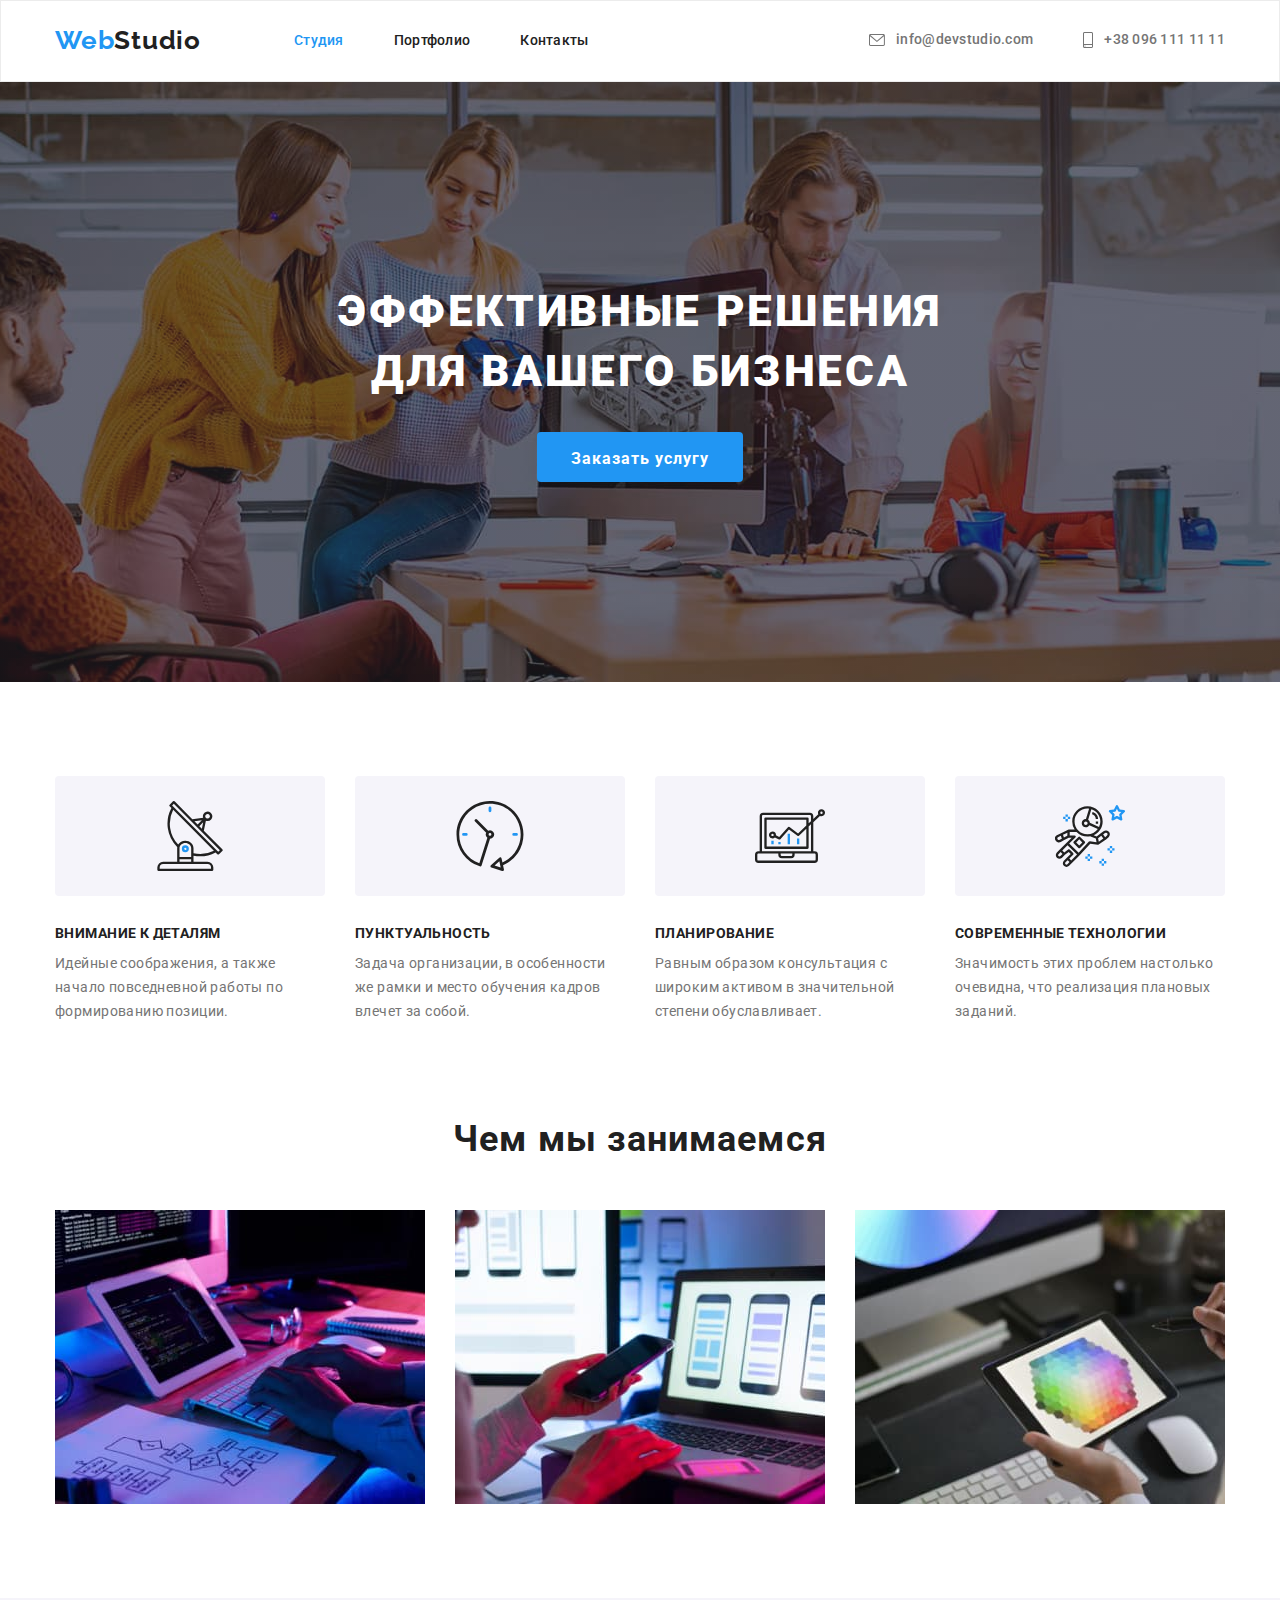
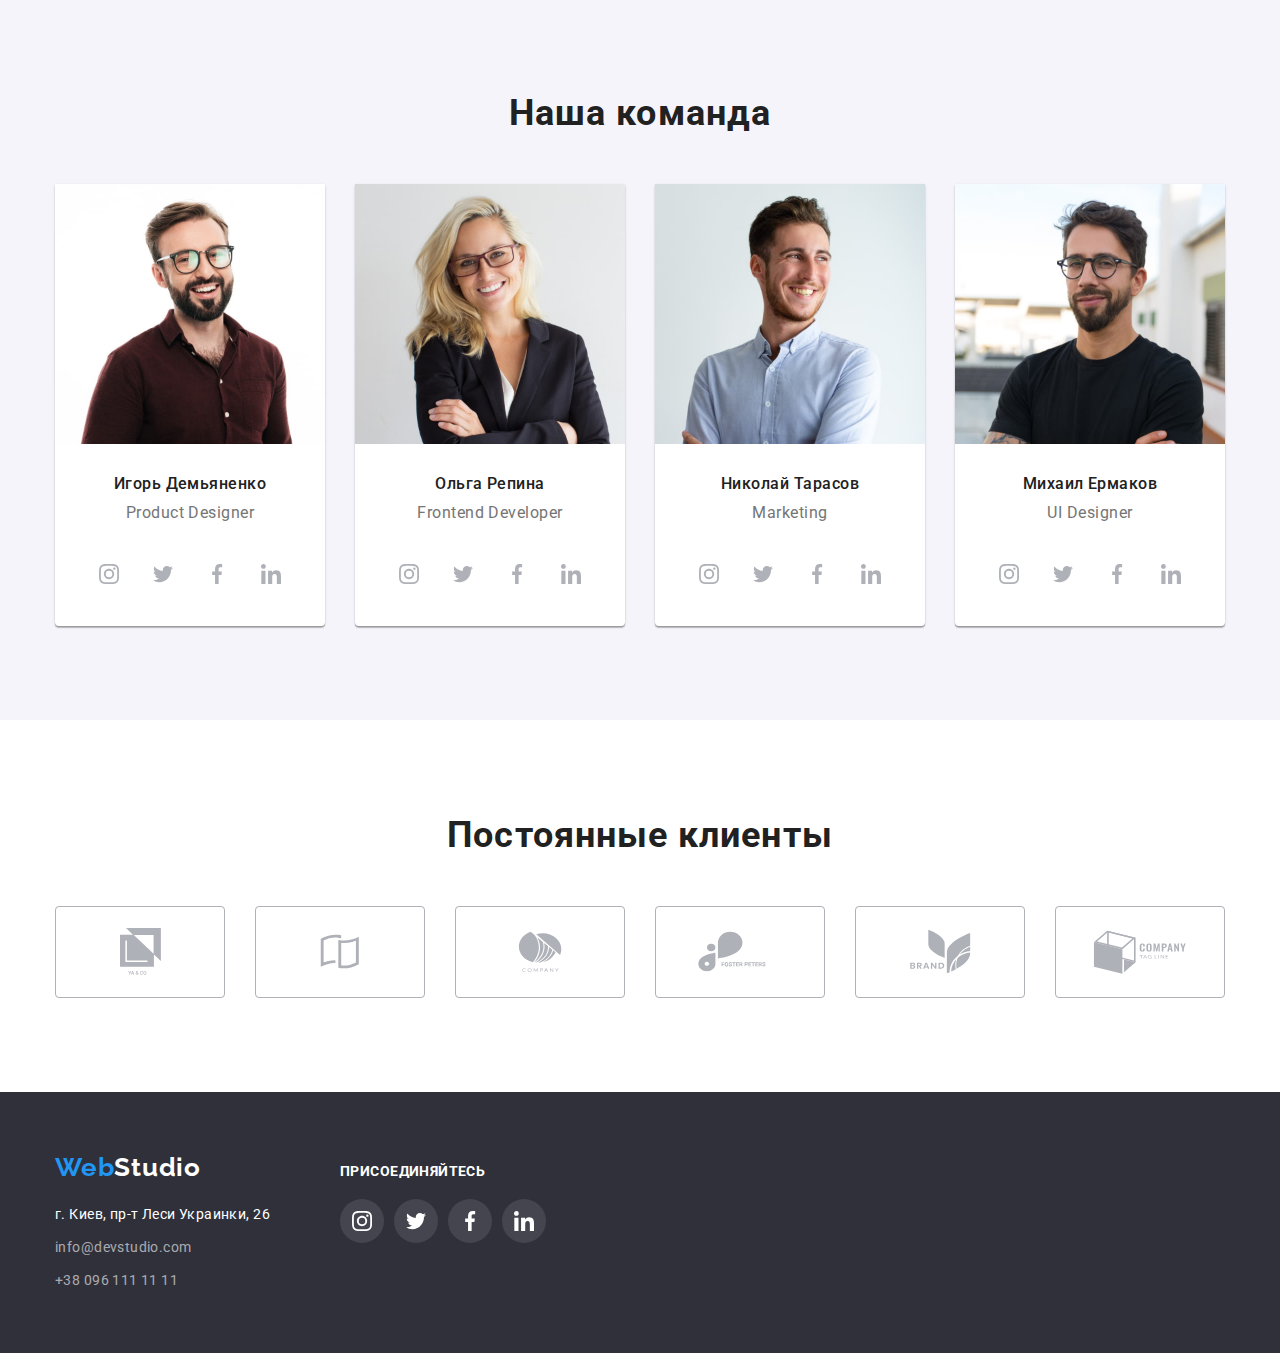
==== index.html @ a0a6880d "копіює матеріали з дз 4" ====
<!DOCTYPE html>
<html lang="ru">
  <head>
    <meta charset="utf-8" />
    <meta name="viewport" content="width=device-width, initial-scale=1.0" />
    <title>Студия</title>

    <link rel="preconnect" href="https://fonts.googleapis.com" />
    <link rel="preconnect" href="https://fonts.gstatic.com" crossorigin />
    <link
      href="https://fonts.googleapis.com/css2?family=Raleway:wght@700&family=Roboto:wght@400;500;700;900&display=swap"
      rel="stylesheet"
    />
    <link
      rel="stylesheet"
      href="https://cdnjs.cloudflare.com/ajax/libs/modern-normalize/1.1.0/modern-normalize.min.css"
    />

    <link rel="stylesheet" href="./css/styles.css" />
  </head>

  <body>
    <header class="header">
      <div class="container header-flex">
        <nav class="site-nav">
          <a href="" class="logo link"
            >Web<span class="logo-part">Studio</span></a
          >
          <ul class="navigation list">
            <li class="nav-item">
              <a href="./index.html" class="navigation-item link current"
                >Студия</a
              >
            </li>
            <li class="nav-item">
              <a href="./portfolio.html" class="navigation-item link"
                >Портфолио</a
              >
            </li>
            <li class="nav-item">
              <a href="" class="navigation-item link">Контакты</a>
            </li>
          </ul>
        </nav>
        <ul class="contacts list">
          <li class="cont-item">
            <a href="mailto:info@devstudio.com" class="contacts-item link">
              <svg class="envelope-icon" width="16" height="12">
                <use href="./images/icons.svg#icon-envelope"></use>
              </svg>
              info@devstudio.com</a
            >
          </li>
          <li class="cont-item">
            <a href="tel:+380961111111" class="contacts-item link">
              <svg class="envelope-icon" width="10" height="16">
                <use href="./images/icons.svg#icon-smartphone"></use>
              </svg>
              +38 096 111 11 11</a
            >
          </li>
        </ul>
      </div>
    </header>
    <main>
      <section class="hero">
        <div class="container">
          <h1 class="hero-title">Эффективные решения для вашего бизнеса</h1>
          <button type="button" class="hero-button">Заказать услугу</button>
        </div>
      </section>
      <section class="advantages">
        <div class="container">
          <h2 class="visually-hidden">Преимущества</h2>
          <ul class="advantages-list list">
            <li class="advantages-item">
              <div class="advantages-thumb">
                <svg width="70" height="70">
                  <use href="./images/icons.svg#icon-antenna"></use>
                </svg>
              </div>
              <h3 class="advantages-item-title">Внимание к деталям</h3>
              <p class="advantages-item-text">
                Идейные соображения, а также начало повседневной работы по
                формированию позиции.
              </p>
            </li>
            <li class="advantages-item">
              <div class="advantages-thumb">
                <svg width="70" height="70">
                  <use href="./images/icons.svg#icon-clock"></use>
                </svg>
              </div>
              <h3 class="advantages-item-title">Пунктуальность</h3>
              <p class="advantages-item-text">
                Задача организации, в особенности же рамки и место обучения
                кадров влечет за собой.
              </p>
            </li>
            <li class="advantages-item">
              <div class="advantages-thumb">
                <svg width="70" height="70">
                  <use href="./images/icons.svg#icon-diagram"></use>
                </svg>
              </div>
              <h3 class="advantages-item-title">Планирование</h3>
              <p class="advantages-item-text">
                Равным образом консультация с широким активом в значительной
                степени обуславливает.
              </p>
            </li>
            <li class="advantages-item">
              <div class="advantages-thumb">
                <svg width="70" height="70">
                  <use href="./images/icons.svg#icon-astronaut"></use>
                </svg>
              </div>
              <h3 class="advantages-item-title">Современные технологии</h3>
              <p class="advantages-item-text">
                Значимость этих проблем настолько очевидна, что реализация
                плановых заданий.
              </p>
            </li>
          </ul>
        </div>
      </section>
      <section class="activity">
        <div class="container">
          <h2 class="activity-title">Чем мы занимаемся</h2>
          <ul class="activity-list list">
            <li class="activity-item">
              <img
                src="./images/img_1.jpg"
                alt="руки человека, который набирает код"
                width="370"
                height="294"
              />
            </li>
            <li class="activity-item">
              <img
                src="./images/img_2.jpg"
                alt="макеты смартфона на ноутбуке"
                width="370"
                height="294"
              />
            </li>
            <li class="activity-item">
              <img
                src="./images/img_3.jpg"
                alt="цветовая палитра на планшете"
                width="370"
                height="294"
              />
            </li>
          </ul>
        </div>
      </section>
      <section class="team">
        <div class="container">
          <h2 class="team-title">Наша команда</h2>
          <ul class="team-list list">
            <li class="team-item">
              <img
                src="./images/team_member_1.jpg"
                alt="парень член команды"
                width="270"
                class="team-img"
              />
              <div class="team-content">
                <h3 class="team-item-title">Игорь Демьяненко</h3>
                <p lang="en" class="team-item-text">Product Designer</p>
              </div>
              <ul class="list soc-list">
                <li class="soc-list-item">
                  <a href="" class="link soc-list-link">
                    <svg class="soc-list-icon" width="20" height="20">
                      <use href="./images/icons.svg#icon-instagram"></use>
                    </svg>
                  </a>
                </li>
                <li class="soc-list-item">
                  <a href="" class="link soc-list-link">
                    <svg class="soc-list-icon" width="20" height="20">
                      <use href="./images/icons.svg#icon-twitter"></use>
                    </svg>
                  </a>
                </li>

                <li class="soc-list-item">
                  <a href="" class="link soc-list-link">
                    <svg class="soc-list-icon" width="20" height="20">
                      <use href="./images/icons.svg#icon-facebook"></use>
                    </svg>
                  </a>
                </li>
                <li class="soc-list-item">
                  <a href="" class="link soc-list-link">
                    <svg class="soc-list-icon" width="20" height="20">
                      <use href="./images/icons.svg#icon-linkedin"></use>
                    </svg>
                  </a>
                </li>
              </ul>
            </li>
            <li class="team-item">
              <img
                src="./images/team_member_2.jpg"
                alt="девушка член команды"
                class="team-img"
              />
              <div class="team-content">
                <h3 class="team-item-title">Ольга Репина</h3>
                <p lang="en" class="team-item-text">Frontend Developer</p>
              </div>
              <ul class="list soc-list">
                <li class="soc-list-item">
                  <a href="" class="link soc-list-link">
                    <svg class="soc-list-icon" width="20" height="20">
                      <use href="./images/icons.svg#icon-instagram"></use>
                    </svg>
                  </a>
                </li>
                <li class="soc-list-item">
                  <a href="" class="link soc-list-link">
                    <svg class="soc-list-icon" width="20" height="20">
                      <use href="./images/icons.svg#icon-twitter"></use>
                    </svg>
                  </a>
                </li>

                <li class="soc-list-item">
                  <a href="" class="link soc-list-link">
                    <svg class="soc-list-icon" width="20" height="20">
                      <use href="./images/icons.svg#icon-facebook"></use>
                    </svg>
                  </a>
                </li>
                <li class="soc-list-item">
                  <a href="" class="link soc-list-link">
                    <svg class="soc-list-icon" width="20" height="20">
                      <use href="./images/icons.svg#icon-linkedin"></use>
                    </svg>
                  </a>
                </li>
              </ul>
            </li>
            <li class="team-item">
              <img
                src="./images/team_member_3.jpg"
                alt="парень член команды"
                class="team-img"
              />
              <div class="team-content">
                <h3 class="team-item-title">Николай Тарасов</h3>
                <p lang="en" class="team-item-text">Marketing</p>
              </div>
              <ul class="list soc-list">
                <li class="soc-list-item">
                  <a href="" class="link soc-list-link">
                    <svg class="soc-list-icon" width="20" height="20">
                      <use href="./images/icons.svg#icon-instagram"></use>
                    </svg>
                  </a>
                </li>
                <li class="soc-list-item">
                  <a href="" class="link soc-list-link">
                    <svg class="soc-list-icon" width="20" height="20">
                      <use href="./images/icons.svg#icon-twitter"></use>
                    </svg>
                  </a>
                </li>

                <li class="soc-list-item">
                  <a href="" class="link soc-list-link">
                    <svg class="soc-list-icon" width="20" height="20">
                      <use href="./images/icons.svg#icon-facebook"></use>
                    </svg>
                  </a>
                </li>
                <li class="soc-list-item">
                  <a href="" class="link soc-list-link">
                    <svg class="soc-list-icon" width="20" height="20">
                      <use href="./images/icons.svg#icon-linkedin"></use>
                    </svg>
                  </a>
                </li>
              </ul>
            </li>
            <li class="team-item">
              <img
                src="./images/team_member_4.jpg"
                alt="парень член команды"
                class="team-img"
              />
              <div class="team-content">
                <h3 class="team-item-title">Михаил Ермаков</h3>
                <p lang="en" class="team-item-text">UI Designer</p>
              </div>
              <ul class="list soc-list">
                <li class="soc-list-item">
                  <a href="" class="link soc-list-link">
                    <svg class="soc-list-icon" width="20" height="20">
                      <use href="./images/icons.svg#icon-instagram"></use>
                    </svg>
                  </a>
                </li>
                <li class="soc-list-item">
                  <a href="" class="link soc-list-link">
                    <svg class="soc-list-icon" width="20" height="20">
                      <use href="./images/icons.svg#icon-twitter"></use>
                    </svg>
                  </a>
                </li>

                <li class="soc-list-item">
                  <a href="" class="link soc-list-link">
                    <svg class="soc-list-icon" width="20" height="20">
                      <use href="./images/icons.svg#icon-facebook"></use>
                    </svg>
                  </a>
                </li>
                <li class="soc-list-item">
                  <a href="" class="link soc-list-link">
                    <svg class="soc-list-icon" width="20" height="20">
                      <use href="./images/icons.svg#icon-linkedin"></use>
                    </svg>
                  </a>
                </li>
              </ul>
            </li>
          </ul>
        </div>
      </section>
      <section class="clients">
        <div class="container">
          <h2 class="clients-title">Постоянные клиенты</h2>
          <ul class="clients-list list">
            <li class="clients-list-item">
              <a href="" class="clients-link link">
                <svg width="41" height="47">
                  <use href="./images/icons.svg#icon-client3"></use>
                </svg>
              </a>
            </li>
            <li class="clients-list-item">
              <a href="" class="clients-link link">
                <svg width="40" height="52">
                  <use href="./images/icons.svg#icon-client6"></use>
                </svg>
              </a>
            </li>
            <li class="clients-list-item">
              <a href="" class="clients-link link">
                <svg width="44" height="41">
                  <use href="./images/icons.svg#icon-client5"></use>
                </svg>
              </a>
            </li>
            <li class="clients-list-item">
              <a href="" class="clients-link link">
                <svg width="84" height="41">
                  <use href="./images/icons.svg#icon-client1"></use>
                </svg>
              </a>
            </li>
            <li class="clients-list-item">
              <a href="" class="clients-link link">
                <svg width="63" height="45">
                  <use href="./images/icons.svg#icon-client2"></use>
                </svg>
              </a>
            </li>
            <li class="clients-list-item">
              <a href="" class="clients-link link">
                <svg width="94" height="44">
                  <use href="./images/icons.svg#icon-client4"></use>
                </svg>
              </a>
            </li>
          </ul>
        </div>
      </section>
    </main>
    <footer class="footer">
      <div class="container flex-footer">
        <div class="flex-address">
          <a href="" class="logo link footer-logo"
            >Web<span class="logo-part-footer">Studio</span></a
          >
          <address>
            <ul class="address list">
              <li class="address-content">
                <p class="address-item">г. Киев, пр-т Леси Украинки, 26</p>
              </li>
              <li class="address-content">
                <a href="mailto:info@devstudio.com" class="link"
                  >info@devstudio.com</a
                >
              </li>
              <li class="address-content">
                <a href="tel:+380961111111" class="link">+38 096 111 11 11</a>
              </li>
            </ul>
          </address>
        </div>
        <div class="connect">
          <h2 class="connect-title">присоединяйтесь</h2>
          <ul class="connect-list list">
            <li class="connect-list-item">
              <a href="" class="connect-link link">
                <svg width="20" height="20">
                  <use href="./images/icons.svg#icon-instagram"></use>
                </svg>
              </a>
            </li>
            <li class="connect-list-item">
              <a href="" class="connect-link link">
                <svg width="20" height="20">
                  <use href="./images/icons.svg#icon-twitter"></use>
                </svg>
              </a>
            </li>
            <li class="connect-list-item">
              <a href="" class="connect-link link">
                <svg width="20" height="20">
                  <use href="./images/icons.svg#icon-facebook"></use>
                </svg>
              </a>
            </li>
            <li class="connect-list-item">
              <a href="" class="connect-link link">
                <svg width="20" height="20">
                  <use href="./images/icons.svg#icon-linkedin"></use>
                </svg>
              </a>
            </li>
          </ul>
        </div>
      </div>
    </footer>
  </body>
</html>
---- css/styles.css ----
:root {
  --accent-color: #2196f3;
  --main-color: #212121;
  --text-content-color: #757575;
  --main-background-color: #ffffff;
  --secondary-background-color: #2f303a;
  --button-accent-color: #188ce8;
  --additional-background-color: #f5f4fa;
  --address-link-color: rgba(255, 255, 255, 0.6);
  --typical-padding: 94px;
}

body {
  font-family: Roboto, sans-serif;
  color: var(--main-color);
}

p,
h1,
h2,
h3,
h4,
h5,
h6 {
  margin: 0;
}

ul,
ol {
  padding-left: 0;
  margin: 0;
}

img {
  display: block;
  max-width: 100%;
  height: auto;
}

.container {
  width: 1200px;
  margin-left: auto;
  margin-right: auto;
  margin-top: 0;
  margin-bottom: 0;
  padding-left: 15px;
  padding-right: 15px;
}

.link {
  text-decoration: none;
}

.list {
  list-style-type: none;
}

/*--------------------------Header--------------------------------------- */
.header {
  padding-top: 24px;
  padding-bottom: 25px;
  border: 1px solid #ececec;
}

.header-flex {
  display: flex;
  align-items: center;
}

.site-nav {
  display: flex;
  align-items: center;
}

.navigation {
  display: flex;
  align-items: center;
}

.navigation .nav-item {
  margin-right: 50px;
}

.navigation .nav-item:last-child {
  margin-right: 0;
}

.contacts {
  display: flex;
  margin-left: auto;
}

.contacts .cont-item {
  margin-right: 50px;
}

.contacts .cont-item:last-child {
  margin-right: 0;
}

.logo {
  font-family: "Raleway";
  font-weight: 700;
  font-size: 26px;
  line-height: 1.19;
  letter-spacing: 0.03em;
  color: var(--accent-color);
}

.logo-part {
  color: var(--main-color);
}

.site-nav .logo {
  margin-right: 93px;
}

.navigation .link {
  font-weight: 500;
  font-size: 14px;
  line-height: 1.14;
  letter-spacing: 0.02em;
  color: var(--main-color);
}

.navigation-item:hover,
.navigation-item:focus {
  color: var(--accent-color);
}

.navigation .navigation-item.current {
  color: var(--accent-color);
}

.contacts .contacts-item {
  font-weight: 500;
  font-size: 14px;
  line-height: 1.14;
  letter-spacing: 0.02em;
  color: var(--text-content-color);
  display: flex;
  align-items: center;
}

.contacts-item:hover,
.contacts-item:focus {
  color: var(--accent-color);
}

.envelope-icon {
  fill: currentColor;
  margin-right: 11px;
}

/* -------------------Hero--------------------- */
.hero {
  background-color: var(--secondary-background-color);
  padding-top: 200px;
  padding-bottom: 200px;
  text-align: center;
  background-image: linear-gradient(
      to bottom,
      rgba(47, 48, 58, 0.4),
      rgba(47, 48, 58, 0.4)
    ),
    url(../images/Img.jpg);
  background-repeat: no-repeat;
  background-position: center;
  background-size: cover;
  max-width: 1600px;
  height: 600px;
  margin: 0 auto;
}

.hero-title {
  margin-bottom: 30px;
  width: 696px;
  margin-left: auto;
  margin-right: auto;
  text-align: center;
  font-weight: 900;
  font-size: 44px;
  line-height: 1.36;

  letter-spacing: 0.06em;
  text-transform: uppercase;
  color: var(--main-background-color);
}

.hero-button {
  padding-top: 10px;
  padding-bottom: 10px;
  padding-right: 32px;
  padding-left: 32px;
  display: inline-block;
  border-radius: 4px;
  height: 50px;
  border-color: transparent;

  font-family: inherit;
  font-weight: 700;
  font-size: 16px;
  line-height: 1.88;

  text-align: center;
  letter-spacing: 0.06em;
  color: var(--main-background-color);
  background-color: var(--accent-color);
  cursor: pointer;
}

.hero-button:hover,
.hero-button:focus {
  background-color: var(--button-accent-color);
}

/* ------------------Advantages---------------------- */
.advantages {
  padding-top: var(--typical-padding);
}

.visually-hidden {
  position: absolute;
  white-space: nowrap;
  width: 1px;
  height: 1px;
  overflow: hidden;
  border: 0;
  padding: 0;
  clip: rect(0 0 0 0);
  clip-path: inset(50%);
  margin: -1px;
}

.advantages-list {
  display: flex;
}

.advantages-item {
  max-width: 270px;
}

.advantages-list .advantages-item + .advantages-item {
  margin-left: 30px;
}

.advantages-thumb {
  display: flex;
  justify-content: center;
  margin-bottom: 30px;
  background-color: #f5f4fa;
  border-radius: 4px;
  width: 270px;
  height: 120px;
  align-items: center;
}

.advantages-item-title {
  font-size: 14px;
  line-height: 1.14;
  letter-spacing: 0.03em;
  text-transform: uppercase;
  margin-bottom: 10px;
}

.advantages-item-text {
  font-size: 14px;
  line-height: 1.71;
  letter-spacing: 0.03em;
  color: var(--text-content-color);
}
/* -----------------Activity----------------------- */
.activity {
  padding-top: var(--typical-padding);
  padding-bottom: var(--typical-padding);
}

.activity-title {
  margin-bottom: 50px;
  font-size: 36px;
  line-height: 1.17;
  text-align: center;
  letter-spacing: 0.03em;
}

.activity-list {
  display: flex;
  margin-left: -30px;
}

.activity-item {
  flex-basis: calc((100%-90px) / 3);
  margin-left: 30px;
}

/* -----------------Team----------------------- */
.team {
  background-color: var(--additional-background-color);
  padding-top: var(--typical-padding);
  padding-bottom: var(--typical-padding);
}

.team-title {
  margin-bottom: 50px;

  font-size: 36px;
  line-height: 1.17;
  text-align: center;
  letter-spacing: 0.03em;
}

.team-list {
  display: flex;
  margin-left: -30px;
}

.team-item {
  background-color: var(--main-background-color);
  flex-basis: calc((100%-120px) / 4);
  margin-left: 30px;
  box-shadow: 0px 1px 3px rgba(0, 0, 0, 0.12), 0px 1px 1px rgba(0, 0, 0, 0.14),
    0px 2px 1px rgba(0, 0, 0, 0.2);
  border-radius: 0px 0px 4px 4px;
  width: 270px;
}

.team-content {
  padding-top: 30px;
  padding-bottom: 30px;
}

.team-item-title {
  font-weight: 500;
  font-size: 16px;
  line-height: 1.19;
  text-align: center;
  letter-spacing: 0.03em;
  margin-bottom: 10px;
}

.team-item-text {
  font-size: 16px;
  line-height: 1.19;
  text-align: center;
  letter-spacing: 0.03em;
  color: var(--text-content-color);
}

.soc-list {
  display: flex;
  justify-content: center;
  padding-bottom: 30px;
}

.soc-list-link {
  display: flex;
  width: 44px;
  height: 44px;
  display: flex;
  justify-content: center;
  align-items: center;
  fill: #afb1b8;
}
.soc-list-item + .soc-list-item {
  margin-left: 10px;
}

.soc-list-link:hover,
.soc-list-link:focus {
  background-color: var(--accent-color);
  border-radius: 50%;
  fill: #ffffff;
}

/* -------------------------Clients------------------------ */

.clients {
  padding-top: var(--typical-padding);
  padding-bottom: var(--typical-padding);
}

.clients-title {
  font-size: 36px;
  line-height: 42px;
  text-align: center;
  letter-spacing: 0.03em;
  color: var(--main-color);
  margin-bottom: 50px;
}

.clients-list {
  display: flex;
  justify-content: center;
  text-align: center;
}

.clients-list-item + .clients-list-item {
  margin-left: 30px;
}

.clients-link {
  display: flex;
  width: 170px;
  height: 92px;
  justify-content: center;
  align-items: center;
  border: 1px solid #afb1b8;
  border-radius: 4px;
  fill: #afb1b8;
}

.clients-link:hover,
.clients-link:focus {
  fill: var(--accent-color);
  border-color: var(--accent-color);
}

/* -------------------------Portfolio------------------------ */

.portfolio {
  padding-top: var(--typical-padding);
  padding-bottom: var(--typical-padding);
}

.portfolio-navigation {
  display: flex;
  margin-right: -8px;
  margin-bottom: 50px;
  justify-content: center;
}

.portfolio-navigation-item .button {
  padding-top: 6px;
  padding-bottom: 6px;
  padding-right: 22px;
  padding-left: 22px;
  flex-basis: calc((100%-40) / 5);
  margin-right: 8px;

  font-family: inherit;
  font-weight: 500;
  font-size: 16px;
  line-height: 1.62;
  text-align: center;
  letter-spacing: 0.03em;
  color: var(--main-color);
  background-color: var(--additional-background-color);
  cursor: pointer;
  border-radius: 4px;
  border: transparent;
}

.portfolio-navigation-item .button:hover,
.portfolio-navigation-item .button:focus {
  color: var(--main-background-color);
  background-color: var(--accent-color);
  box-shadow: 0px 1px 1px rgba(0, 0, 0, 0.12), 0px 4px 4px rgba(0, 0, 0, 0.06),
    1px 4px 6px rgba(0, 0, 0, 0.16);
}

.portfolio-list {
  display: flex;
  flex-wrap: wrap;
  margin-left: -30px;
  margin-top: -30px;
}

.portfolio-list-item {
  margin-left: 30px;
  margin-top: 30px;
  flex-basis: calc(100% / 3 - 30px);
}

.portfolio-list-link {
  display: block;
}

.portfolio-list-link:hover,
.portfolio-list-link:focus {
  box-shadow: 0px 1px 1px rgba(0, 0, 0, 0.12), 0px 4px 4px rgba(0, 0, 0, 0.06),
    1px 4px 6px rgba(0, 0, 0, 0.16);
}

.portfolio-content {
  border: 1px solid #eeeeee;
  padding-top: 20px;
  padding-bottom: 20px;
  padding-right: 24px;
  padding-left: 24px;
}

.portfolio-list-title {
  font-size: 18px;
  line-height: 2;
  letter-spacing: 0.06em;
  color: var(--main-color);
  margin-bottom: 4px;
}

.portfolio-list-text {
  font-size: 16px;
  line-height: 1.88;
  letter-spacing: 0.03em;
  color: var(--text-content-color);
}

/* -----------------Footer----------------------- */
.footer {
  background-color: #2f303a;
  padding-top: 60px;
  padding-bottom: 60px;
}

.footer-logo {
  display: block;
  margin-bottom: 20px;
}

.logo-part-footer {
  color: var(--main-background-color);
}

.address .link {
  font-style: normal;
  font-size: 14px;
  line-height: 1.71;
  letter-spacing: 0.03em;
  color: var(--address-link-color);
}

.address .link:hover,
.address .link:focus {
  color: var(--accent-color);
}

.address-content:not(:last-child) {
  margin-bottom: 9px;
}

.address .address-item {
  font-style: normal;
  font-size: 14px;
  line-height: 1.71;
  letter-spacing: 0.03em;
  color: var(--main-background-color);
}

.flex-footer {
  display: flex;
  align-items: baseline;
}

.flex-address {
  margin-right: 70px;
}

.connect-title {
  font-size: 14px;
  line-height: 16px;
  letter-spacing: 0.03em;
  text-transform: uppercase;
  color: var(--main-background-color);
  margin-bottom: 20px;
}

.connect-list {
  display: flex;
}

.connect-list-item + .connect-list-item {
  margin-left: 10px;
}

.connect-link {
  display: flex;
  width: 44px;
  height: 44px;
  border-radius: 50%;
  background-color: rgba(255, 255, 255, 0.1);
  justify-content: center;
  align-items: center;
  fill: var(--main-background-color);
}

.connect-link:hover,
.connect-link:focus {
  background-color: var(--accent-color);
}
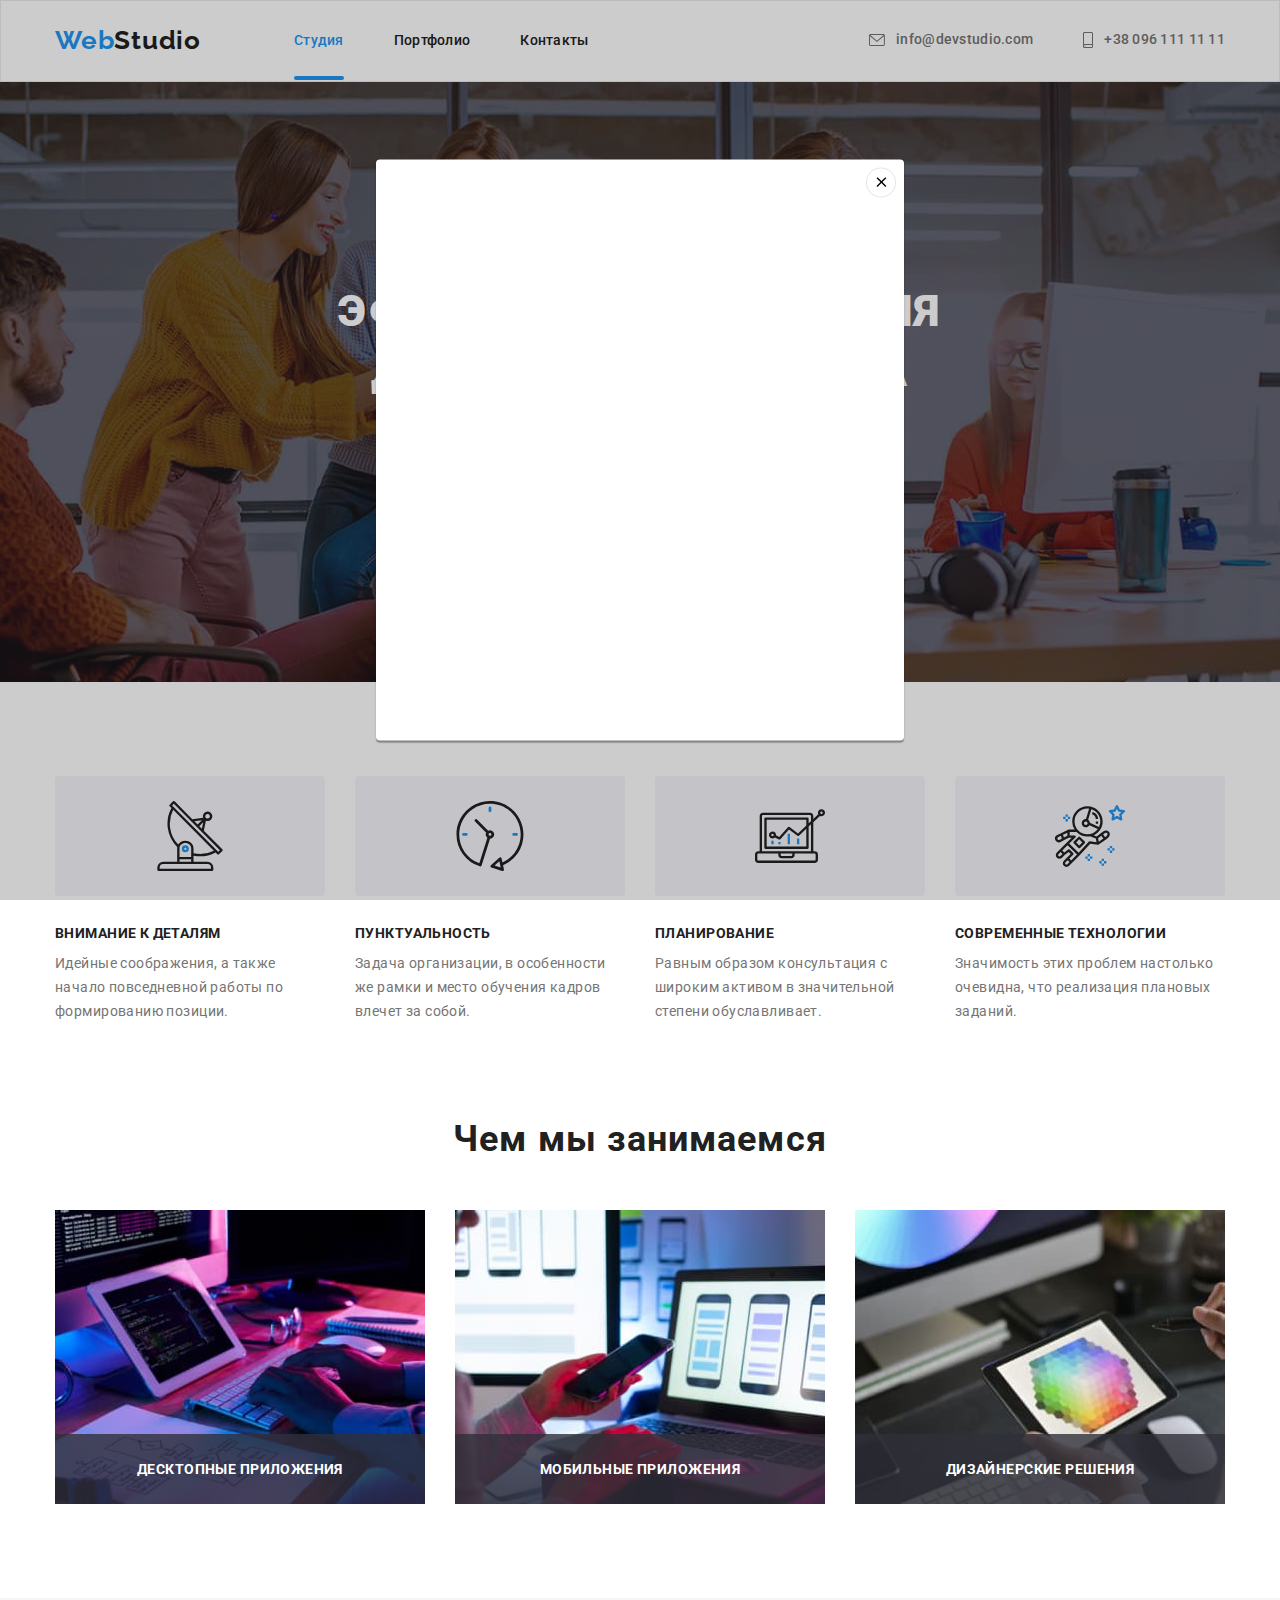
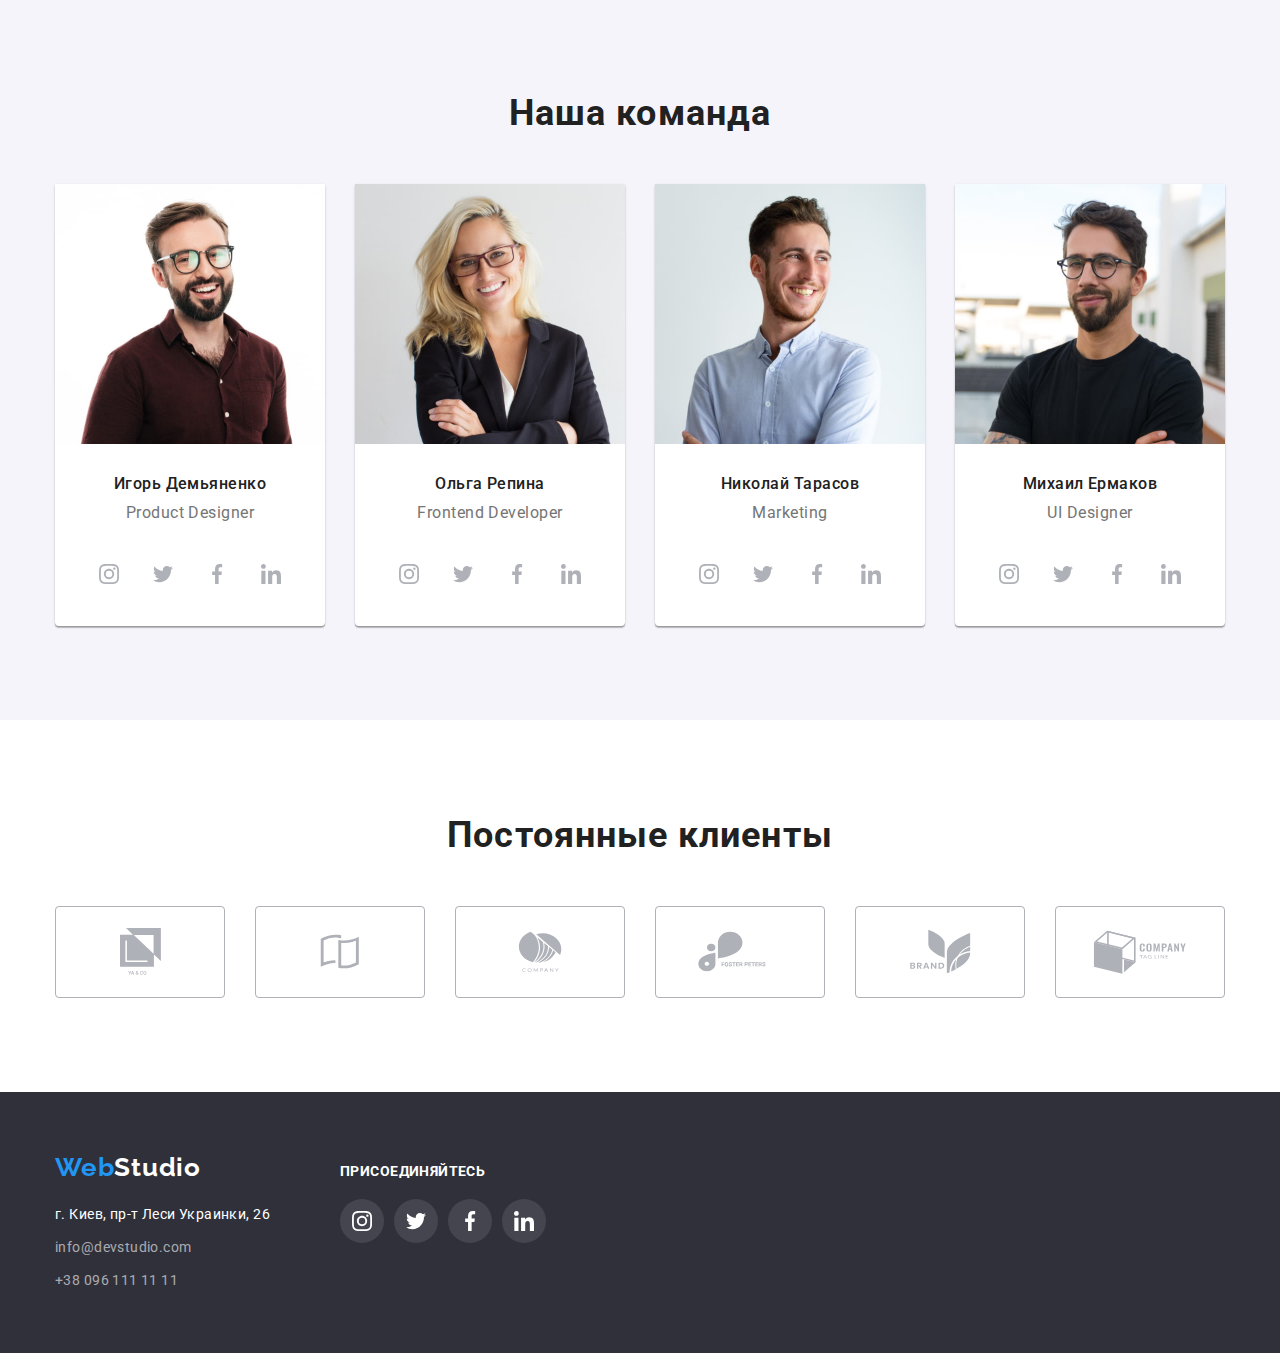
==== commit b6beff84: "Додає модалку та ефекти на сторінку портфоліо" ====
--- a/index.html
+++ b/index.html
@@ -66,7 +66,9 @@
       <section class="hero">
         <div class="container">
           <h1 class="hero-title">Эффективные решения для вашего бизнеса</h1>
-          <button type="button" class="hero-button">Заказать услугу</button>
+          <button type="button" class="hero-button" data-modal-open>
+            Заказать услугу
+          </button>
         </div>
       </section>
       <section class="advantages">
@@ -135,6 +137,7 @@
                 width="370"
                 height="294"
               />
+              <h3 class="activity-item-title">Десктопные приложения</h3>
             </li>
             <li class="activity-item">
               <img
@@ -143,6 +146,7 @@
                 width="370"
                 height="294"
               />
+              <h3 class="activity-item-title">Мобильные приложения</h3>
             </li>
             <li class="activity-item">
               <img
@@ -151,6 +155,7 @@
                 width="370"
                 height="294"
               />
+              <h3 class="activity-item-title">Дизайнерские решения</h3>
             </li>
           </ul>
         </div>
@@ -438,5 +443,17 @@
         </div>
       </div>
     </footer>
+
+    <div class="overlay" data-modal>
+      <div class="modal">
+        <button type="button" class="modal-btn" data-modal-close>
+          <svg width="18" height="18">
+            <use href="./images/icons.svg#icon-close-black"></use>
+          </svg>
+        </button>
+      </div>
+    </div>
+
+    <script src="./js/modal.js"></script>
   </body>
 </html>
--- a/css/styles.css
+++ b/css/styles.css
@@ -8,6 +8,8 @@
   --additional-background-color: #f5f4fa;
   --address-link-color: rgba(255, 255, 255, 0.6);
   --typical-padding: 94px;
+  --typical-timing-function: cubic-bezier(0.4, 0, 0.2, 1);
+  --typical-timing-duration: 250ms;
 }
 
 body {
@@ -123,13 +125,33 @@
   color: var(--main-color);
 }
 
+.navigation-item {
+  transition: color var(--typical-timing-duration)
+    var(--typical-timing-function);
+  padding-top: 32px;
+  padding-bottom: 32px;
+}
+
 .navigation-item:hover,
 .navigation-item:focus {
   color: var(--accent-color);
 }
 
 .navigation .navigation-item.current {
+  position: relative;
   color: var(--accent-color);
+}
+
+.navigation .navigation-item.current::after {
+  content: "";
+  display: block;
+  width: 100%;
+  height: 4px;
+  background-color: var(--accent-color);
+  border-radius: 2px;
+  position: absolute;
+  bottom: 0%;
+  left: 0;
 }
 
 .contacts .contacts-item {
@@ -140,6 +162,8 @@
   color: var(--text-content-color);
   display: flex;
   align-items: center;
+  transition: color var(--typical-timing-duration)
+    var(--typical-timing-function);
 }
 
 .contacts-item:hover,
@@ -207,6 +231,8 @@
   color: var(--main-background-color);
   background-color: var(--accent-color);
   cursor: pointer;
+  transition: background-color var(--typical-timing-duration)
+    var(--typical-timing-function);
 }
 
 .hero-button:hover,
@@ -291,6 +317,22 @@
 .activity-item {
   flex-basis: calc((100%-90px) / 3);
   margin-left: 30px;
+  position: relative;
+}
+
+.activity-item-title {
+  font-size: 14px;
+  line-height: 16px;
+  text-align: center;
+  letter-spacing: 0.03em;
+  text-transform: uppercase;
+  color: var(--main-background-color);
+  background-color: rgba(47, 48, 58, 0.8);
+  padding-top: 27px;
+  padding-bottom: 27px;
+  position: absolute;
+  bottom: 0;
+  width: 100%;
 }
 
 /* -----------------Team----------------------- */
@@ -360,6 +402,10 @@
   justify-content: center;
   align-items: center;
   fill: #afb1b8;
+  transition: background-color var(--typical-timing-duration)
+      var(--typical-timing-function),
+    border-radius var(--typical-timing-duration) var(--typical-timing-function),
+    fill var(--typical-timing-duration) var(--typical-timing-function);
 }
 .soc-list-item + .soc-list-item {
   margin-left: 10px;
@@ -407,6 +453,8 @@
   border: 1px solid #afb1b8;
   border-radius: 4px;
   fill: #afb1b8;
+  transition: fill var(--typical-timing-duration) var(--typical-timing-function),
+    border-color var(--typical-timing-duration) var(--typical-timing-function);
 }
 
 .clients-link:hover,
@@ -448,6 +496,11 @@
   cursor: pointer;
   border-radius: 4px;
   border: transparent;
+  transition: color var(--typical-timing-duration)
+      var(--typical-timing-function),
+    background-color var(--typical-timing-duration)
+      var(--typical-timing-function),
+    box-shadow var(--typical-timing-duration), var(--typical-timing-function);
 }
 
 .portfolio-navigation-item .button:hover,
@@ -473,12 +526,42 @@
 
 .portfolio-list-link {
   display: block;
+  transition: box-shadow var(--typical-timing-duration)
+    var(--typical-timing-function);
 }
 
 .portfolio-list-link:hover,
 .portfolio-list-link:focus {
   box-shadow: 0px 1px 1px rgba(0, 0, 0, 0.12), 0px 4px 4px rgba(0, 0, 0, 0.06),
     1px 4px 6px rgba(0, 0, 0, 0.16);
+}
+
+.portfolio-popup {
+  position: relative;
+  overflow: hidden;
+}
+
+.portfolio-list-link:hover .portfolio-popup-text {
+  transform: translateY(0%);
+}
+
+.portfolio-popup-text {
+  position: absolute;
+  font-weight: 400;
+  font-size: 18px;
+  line-height: 28px;
+  letter-spacing: 0.03em;
+  bottom: 0;
+  padding-top: 63px;
+  padding-bottom: 63px;
+  padding-left: 24px;
+  padding-right: 24px;
+  color: var(--main-background-color);
+  background-color: rgba(33, 150, 243, 0.9);
+  height: 100%;
+  transform: translateY(100%);
+  transition: transform var(--typical-timing-duration)
+    var(--typical-timing-function);
 }
 
 .portfolio-content {
@@ -526,6 +609,8 @@
   line-height: 1.71;
   letter-spacing: 0.03em;
   color: var(--address-link-color);
+  transition: color var(--typical-timing-duration)
+    var(--typical-timing-function);
 }
 
 .address .link:hover,
@@ -580,9 +665,62 @@
   justify-content: center;
   align-items: center;
   fill: var(--main-background-color);
+  transition: background-color var(--typical-timing-duration)
+    var(--typical-timing-function);
 }
 
 .connect-link:hover,
 .connect-link:focus {
   background-color: var(--accent-color);
 }
+
+/* -----------------Modal----------------------- */
+.overlay {
+  position: fixed;
+  top: 0;
+  width: 100vw;
+  height: 100vh;
+  background-color: rgba(0, 0, 0, 0.2);
+  transition: opacity var(--typical-timing-duration)
+      var(--typical-timing-function),
+    visibility var(--typical-timing-duration) var(--typical-timing-function);
+}
+
+.modal {
+  position: absolute;
+  top: 50%;
+  left: 50%;
+  transform: translate(-50%, -50%) scale(1) rotateZ(360deg);
+  transition: transform var(--typical-timing-duration)
+    var(--typical-timing-function);
+  width: 528px;
+  min-height: 581px;
+  background-color: var(--main-background-color);
+  box-shadow: 0px 1px 3px rgba(0, 0, 0, 0.12), 0px 1px 1px rgba(0, 0, 0, 0.14),
+    0px 2px 1px rgba(0, 0, 0, 0.2);
+  border-radius: 4px;
+}
+
+.modal-btn {
+  position: absolute;
+  top: 8px;
+  right: 8px;
+  width: 30px;
+  height: 30px;
+  border-radius: 50%;
+  background: var(--main-background-color);
+  border: 1px solid rgba(0, 0, 0, 0.1);
+  display: flex;
+  justify-content: center;
+  align-items: center;
+}
+
+.is-hidden {
+  opacity: 0;
+  visibility: hidden;
+  pointer-events: none;
+}
+
+.overlay.is-hidden .modal {
+  transform: scale(0.1) rotateZ(180deg);
+}
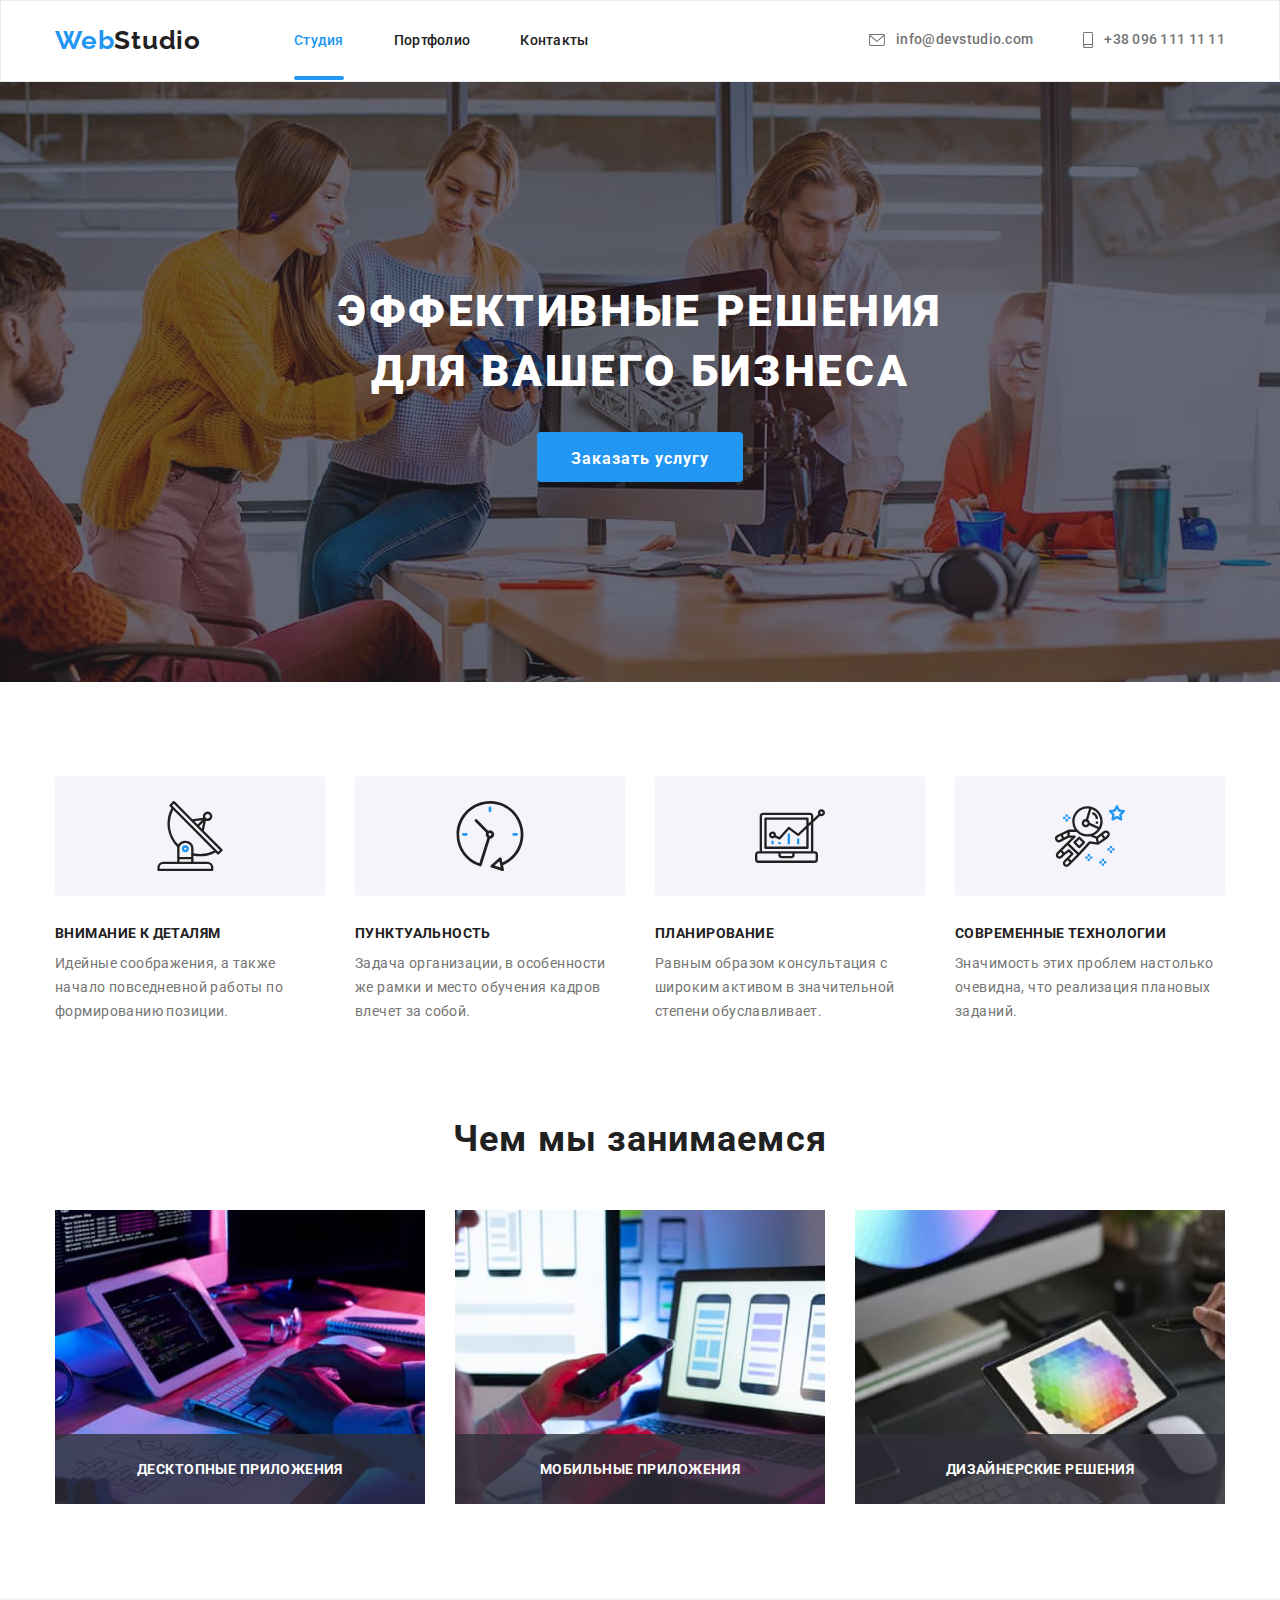
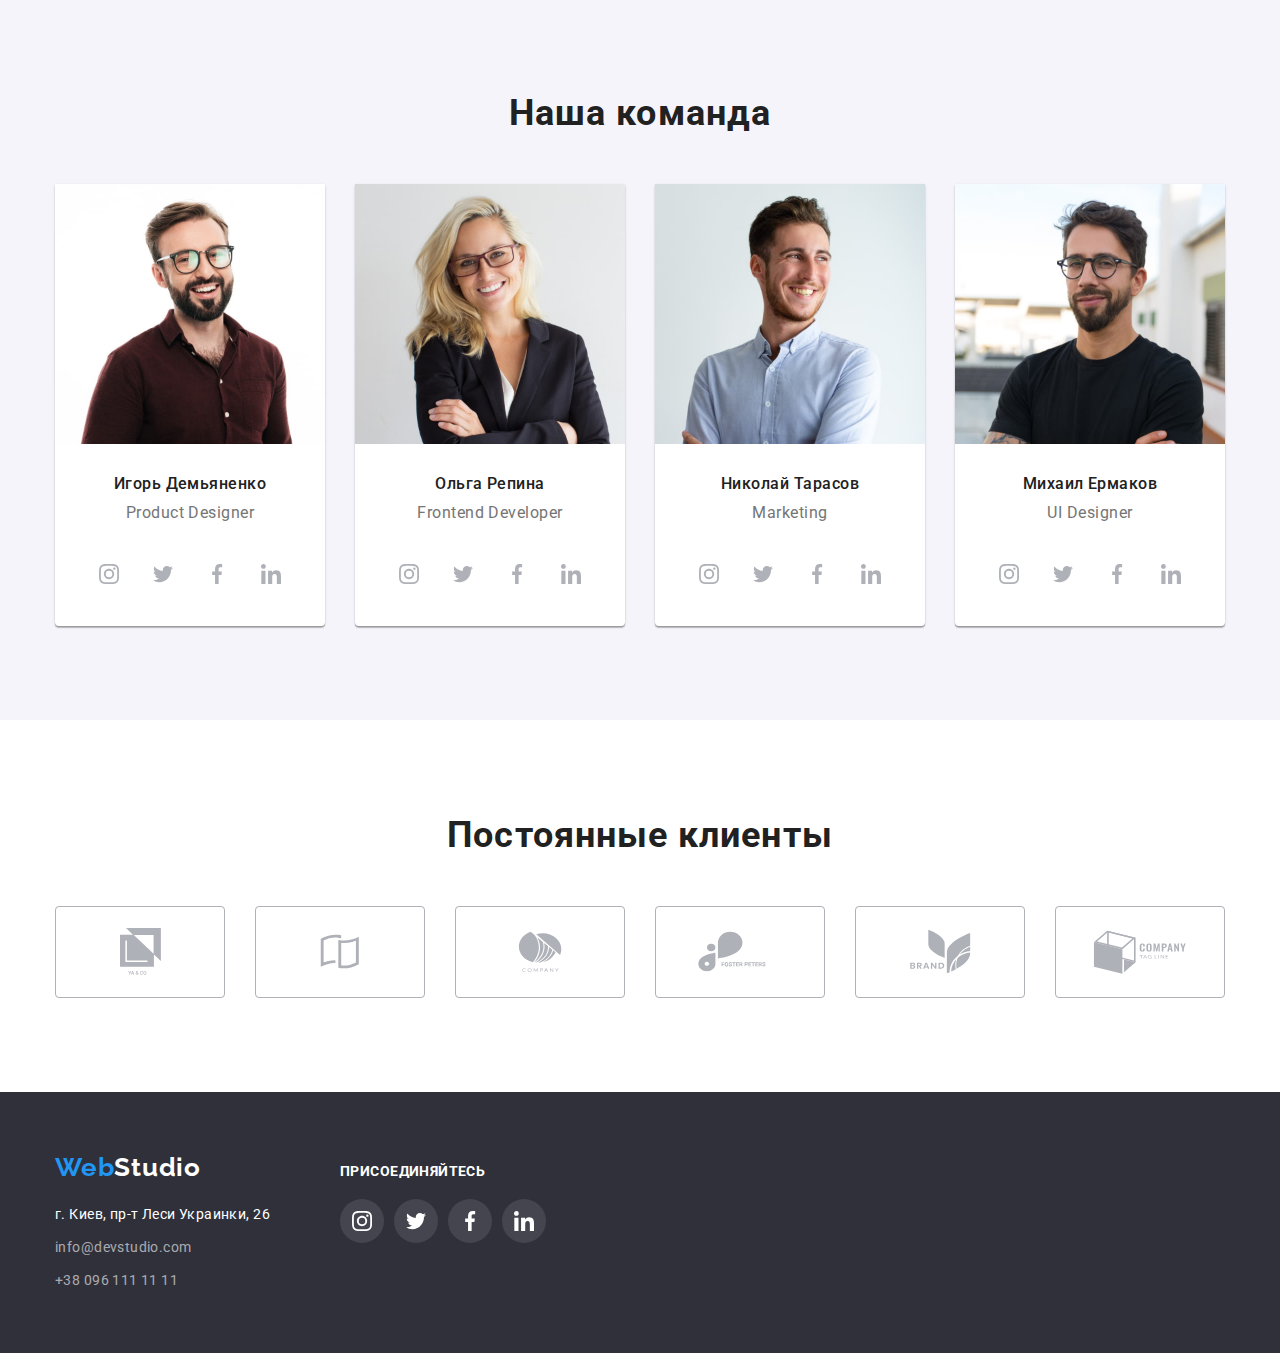
==== commit 457ec461: "додає клас is-hidden на overlay" ====
--- a/index.html
+++ b/index.html
@@ -444,7 +444,7 @@
       </div>
     </footer>
 
-    <div class="overlay" data-modal>
+    <div class="overlay is-hidden" data-modal>
       <div class="modal">
         <button type="button" class="modal-btn" data-modal-close>
           <svg width="18" height="18">
